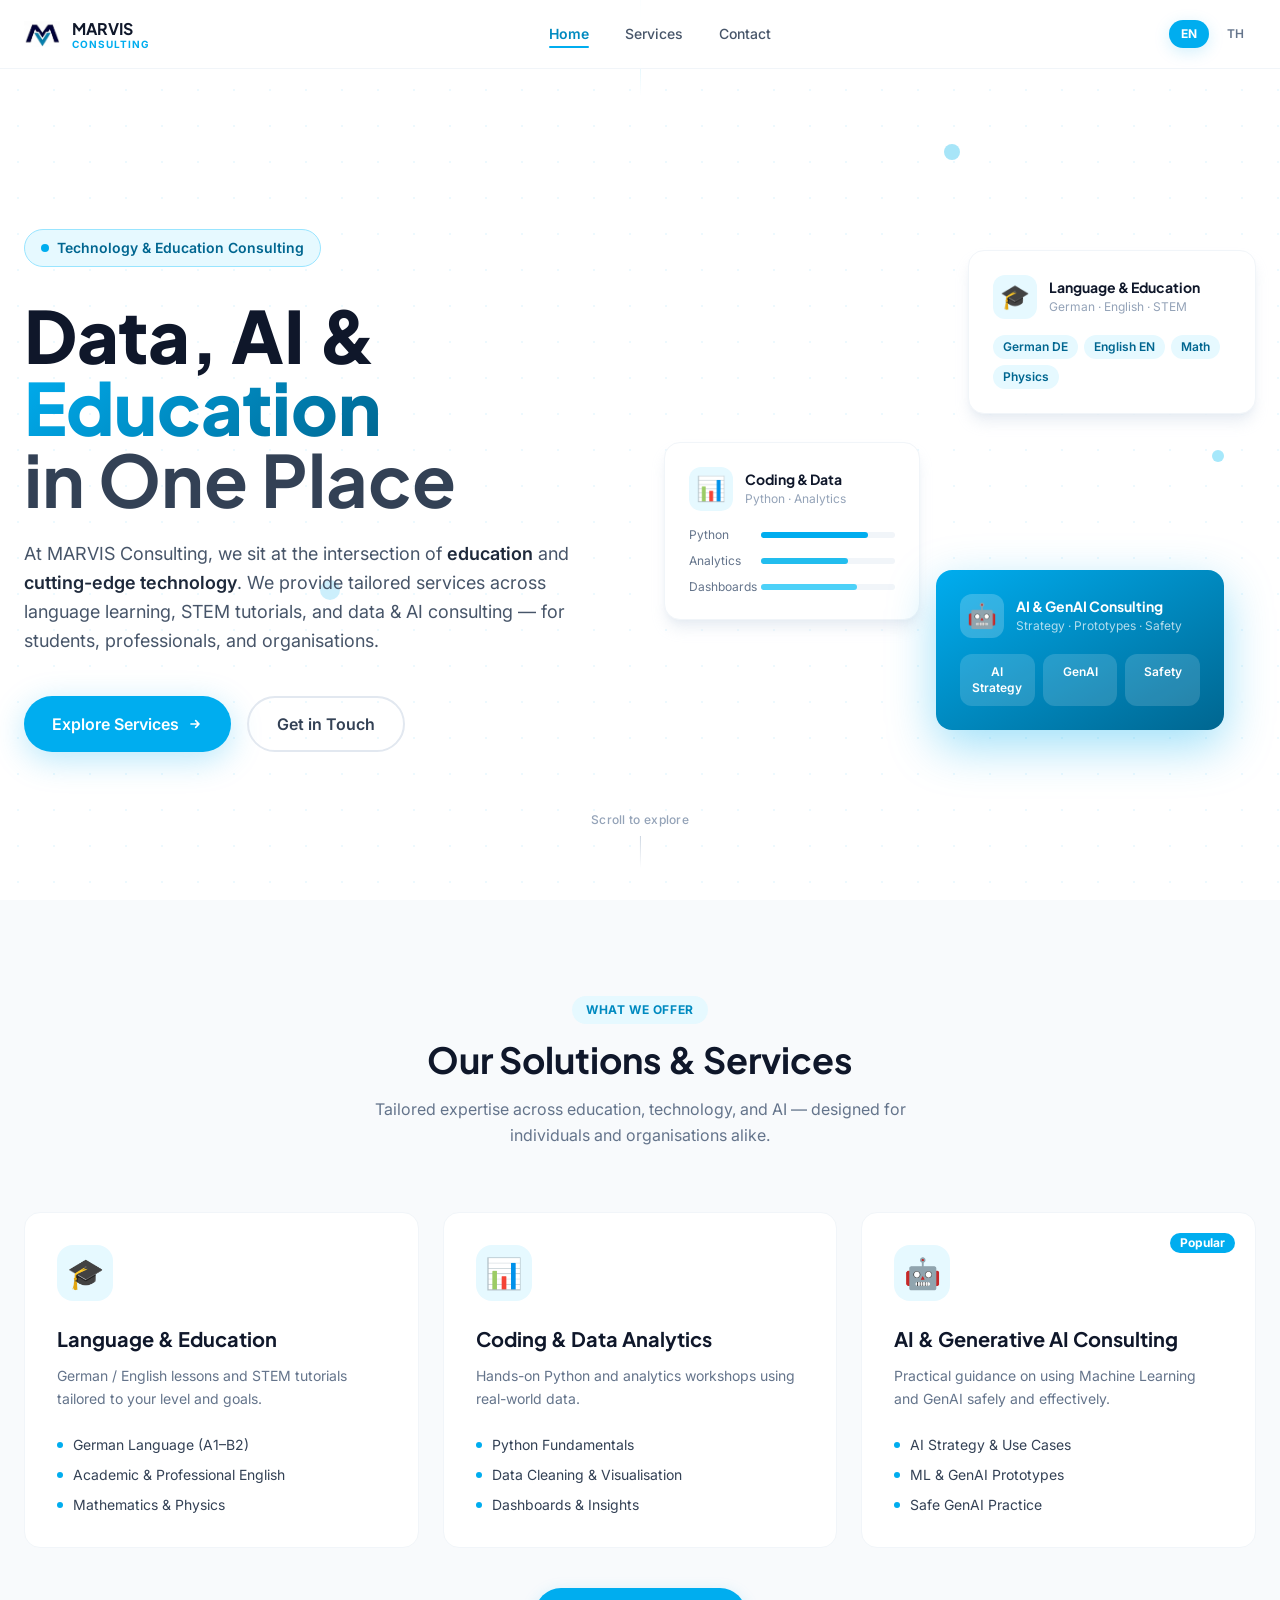
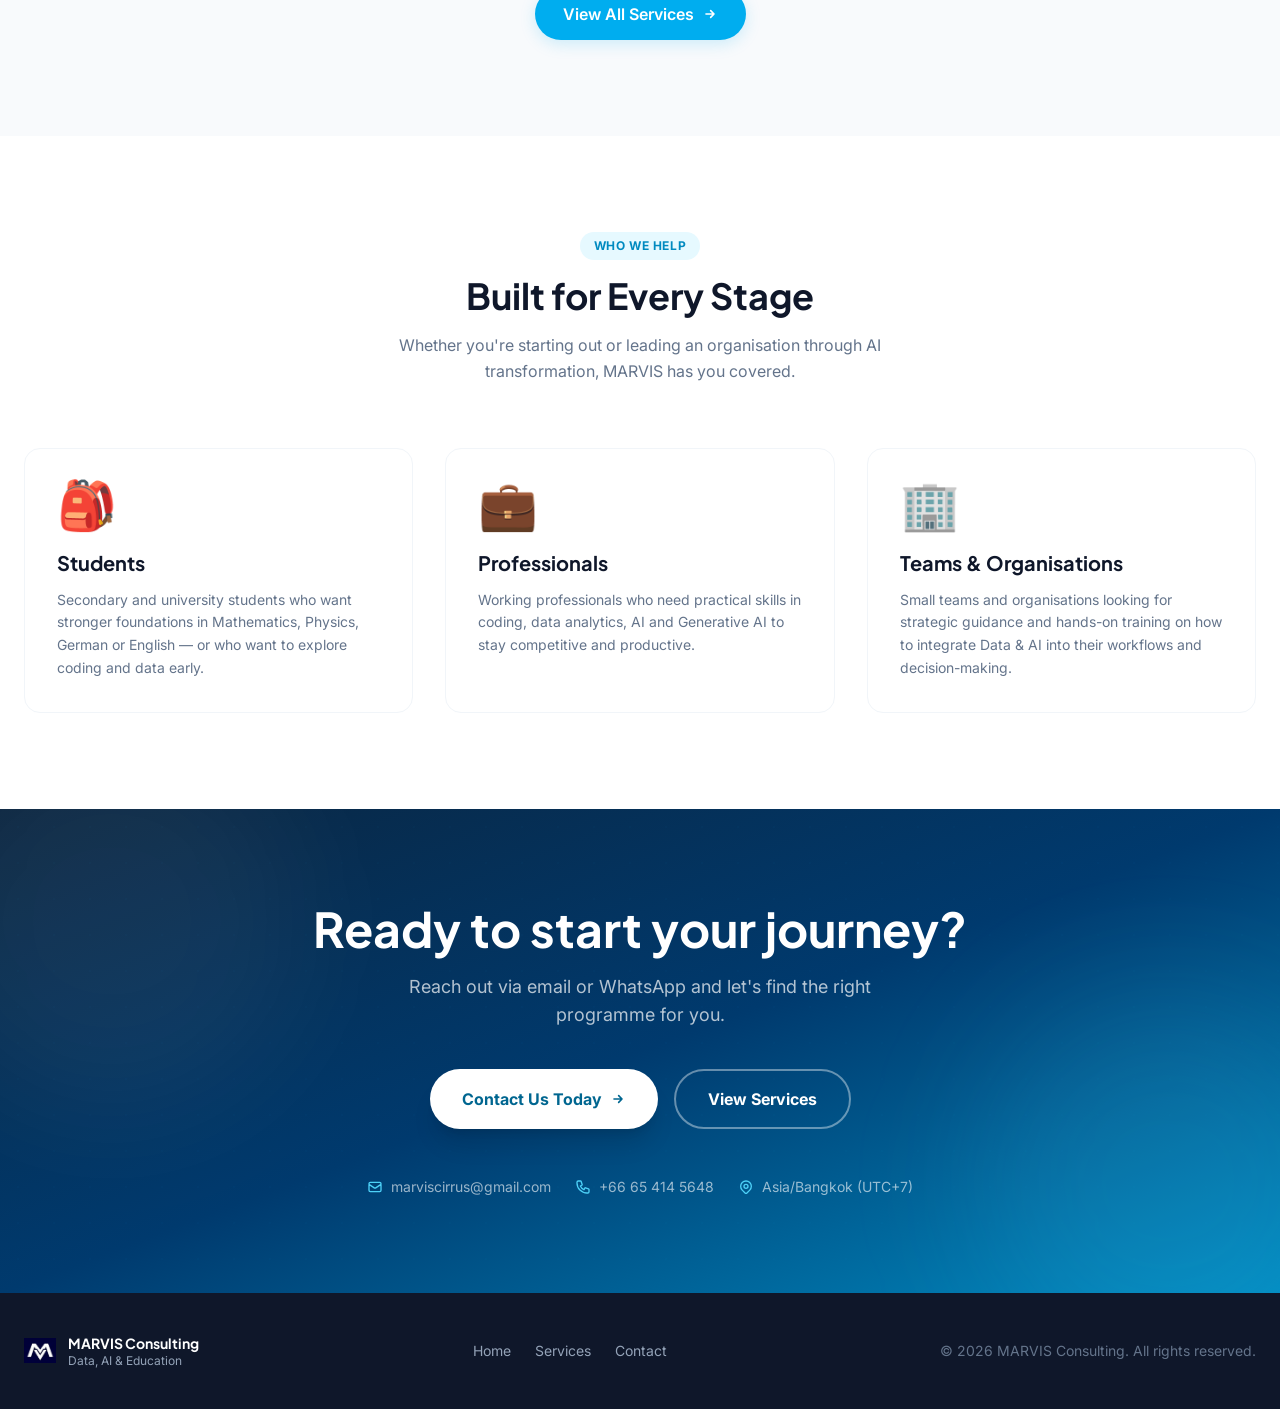
==== index.html @ 59d39437 "Initial commit: MARVIS Consulting static site Deployable site content moved here from the marvis/ mo" ====
<!DOCTYPE html>
<html lang="en" class="scroll-smooth">
<head>
  <meta charset="UTF-8" />
  <meta name="viewport" content="width=device-width, initial-scale=1.0" />
  <title>MARVIS Consulting – Data &amp; AI Technology, Education &amp; Language Services</title>
  <meta name="description" content="MARVIS Consulting provides data analytics, AI consulting, language learning (German &amp; English), and STEM tutorials in mathematics and physics." />
  <link rel="preconnect" href="https://fonts.googleapis.com" />
  <link rel="preconnect" href="https://fonts.gstatic.com" crossorigin />
  <link href="https://fonts.googleapis.com/css2?family=Inter:wght@300;400;500;600;700&family=Plus+Jakarta+Sans:wght@600;700;800&display=swap" rel="stylesheet" />
  <link rel="stylesheet" href="assets/css/tailwind.css" />
</head>
<body class="bg-white text-slate-900 font-sans antialiased">

  <!-- ============================================================
       NAVBAR
  ============================================================ -->
  <header id="navbar" class="fixed top-0 left-0 right-0 z-50 bg-white/90 backdrop-blur-md border-b border-slate-100 transition-shadow duration-300">
    <nav class="max-w-7xl mx-auto px-6 py-4 flex items-center justify-between gap-6">

      <!-- Brand -->
      <a href="index.html" class="flex items-center gap-3 shrink-0">
        <img src="assets/img/mv-logo.png" alt="MARVIS Logo" class="h-9 w-9 object-contain" />
        <div>
          <div class="font-display font-bold text-slate-900 leading-tight">MARVIS</div>
          <div class="text-[10px] font-bold text-capri-500 uppercase tracking-widest leading-none">Consulting</div>
        </div>
      </a>

      <!-- Nav links -->
      <div class="hidden md:flex items-center gap-1">
        <a href="index.html" class="relative px-4 py-2 text-sm font-semibold text-capri-600 group">
          Home
          <span class="absolute bottom-1 left-4 right-4 h-0.5 bg-capri-500 rounded-full"></span>
        </a>
        <a href="services.html" class="relative px-4 py-2 text-sm font-medium text-slate-600 hover:text-capri-600 transition-colors group">
          Services
          <span class="absolute bottom-1 left-4 right-4 h-0.5 bg-capri-500 rounded-full scale-x-0 group-hover:scale-x-100 transition-transform origin-left duration-200"></span>
        </a>
        <a href="contact.html" class="relative px-4 py-2 text-sm font-medium text-slate-600 hover:text-capri-600 transition-colors group">
          Contact
          <span class="absolute bottom-1 left-4 right-4 h-0.5 bg-capri-500 rounded-full scale-x-0 group-hover:scale-x-100 transition-transform origin-left duration-200"></span>
        </a>
      </div>

      <!-- Language switch -->
      <div class="flex items-center gap-1.5 shrink-0">
        <a href="index.html" class="px-3 py-1.5 rounded-full text-xs font-bold bg-capri-500 text-white shadow-capri-sm">EN</a>
        <a href="th/index.html" class="px-3 py-1.5 rounded-full text-xs font-semibold text-slate-500 hover:bg-slate-100 transition-colors">TH</a>
      </div>
    </nav>
  </header>

  <main>
    <!-- ============================================================
         HERO
    ============================================================ -->
    <section class="relative min-h-screen flex items-center overflow-hidden bg-white pt-20">

      <!-- Background decorations -->
      <div class="absolute inset-0 pointer-events-none overflow-hidden">
        <div class="absolute -top-40 -right-40 w-[700px] h-[700px] bg-capri-500/8 rounded-full blur-3xl"></div>
        <div class="absolute -bottom-40 -left-20 w-[500px] h-[500px] bg-capri-400/6 rounded-full blur-3xl"></div>
        <div class="absolute inset-0 dot-grid opacity-70"></div>
        <!-- Floating dots -->
        <div class="absolute top-36 right-1/4 w-4 h-4 bg-capri-400/40 rounded-full animate-float"></div>
        <div class="absolute top-1/2 right-14 w-3 h-3 bg-capri-300/50 rounded-full animate-float-delayed"></div>
        <div class="absolute bottom-1/3 left-1/4 w-5 h-5 bg-capri-500/20 rounded-full animate-float-slow"></div>
        <div class="absolute top-0 left-1/2 w-px h-24 bg-gradient-to-b from-capri-400/40 to-transparent"></div>
      </div>

      <div class="relative max-w-7xl mx-auto px-6 py-16 lg:py-24 grid lg:grid-cols-2 gap-12 lg:gap-16 items-center w-full">

        <!-- Left: text -->
        <div class="max-w-xl">
          <div class="inline-flex items-center gap-2 px-4 py-2 rounded-full bg-capri-50 border border-capri-200 text-capri-700 text-sm font-semibold mb-8">
            <span class="w-2 h-2 rounded-full bg-capri-500 animate-pulse"></span>
            Technology &amp; Education Consulting
          </div>

          <h1 class="font-display text-5xl lg:text-6xl xl:text-7xl font-extrabold text-slate-900 leading-[1.05] mb-6">
            Data, AI &amp;<br />
            <span class="text-gradient-capri">Education</span><br />
            <span class="font-bold text-slate-700">in One Place</span>
          </h1>

          <p class="text-slate-600 text-lg leading-relaxed mb-10">
            At MARVIS Consulting, we sit at the intersection of
            <strong class="text-slate-800 font-semibold">education</strong> and
            <strong class="text-slate-800 font-semibold">cutting-edge technology</strong>.
            We provide tailored services across language learning, STEM tutorials,
            and data &amp; AI consulting — for students, professionals, and organisations.
          </p>

          <div class="flex flex-wrap gap-4">
            <a href="services.html"
               class="inline-flex items-center gap-2 px-7 py-3.5 bg-capri-500 hover:bg-capri-600 text-white font-semibold rounded-full shadow-capri hover:shadow-capri-lg transition-all duration-300 hover:-translate-y-0.5">
              Explore Services
              <svg class="w-4 h-4" fill="none" stroke="currentColor" viewBox="0 0 24 24">
                <path stroke-linecap="round" stroke-linejoin="round" stroke-width="2.5" d="M13 7l5 5m0 0l-5 5m5-5H6"/>
              </svg>
            </a>
            <a href="contact.html"
               class="inline-flex items-center gap-2 px-7 py-3.5 border-2 border-slate-200 hover:border-capri-400 text-slate-700 hover:text-capri-600 font-semibold rounded-full transition-all duration-300 hover:-translate-y-0.5">
              Get in Touch
            </a>
          </div>
        </div>

        <!-- Right: floating service cards -->
        <div class="hidden lg:block relative h-[480px]">

          <!-- Card 1: Language & Education -->
          <div class="absolute top-0 right-0 w-72 bg-white rounded-2xl border border-slate-100 shadow-lg shadow-slate-200/80 p-6 animate-float">
            <div class="flex items-center gap-3 mb-4">
              <div class="w-11 h-11 rounded-xl bg-capri-50 flex items-center justify-center text-2xl shrink-0">🎓</div>
              <div>
                <p class="font-display font-bold text-slate-900 text-sm leading-tight">Language &amp; Education</p>
                <p class="text-slate-400 text-xs mt-0.5">German · English · STEM</p>
              </div>
            </div>
            <div class="flex flex-wrap gap-1.5">
              <span class="px-2.5 py-1 bg-capri-50 text-capri-700 text-xs font-semibold rounded-full">German DE</span>
              <span class="px-2.5 py-1 bg-capri-50 text-capri-700 text-xs font-semibold rounded-full">English EN</span>
              <span class="px-2.5 py-1 bg-capri-50 text-capri-700 text-xs font-semibold rounded-full">Math</span>
              <span class="px-2.5 py-1 bg-capri-50 text-capri-700 text-xs font-semibold rounded-full">Physics</span>
            </div>
          </div>

          <!-- Card 2: Data Analytics -->
          <div class="absolute top-[40%] -left-2 w-64 bg-white rounded-2xl border border-slate-100 shadow-lg shadow-slate-200/80 p-6 animate-float-delayed">
            <div class="flex items-center gap-3 mb-4">
              <div class="w-11 h-11 rounded-xl bg-capri-50 flex items-center justify-center text-2xl shrink-0">📊</div>
              <div>
                <p class="font-display font-bold text-slate-900 text-sm leading-tight">Coding &amp; Data</p>
                <p class="text-slate-400 text-xs mt-0.5">Python · Analytics</p>
              </div>
            </div>
            <div class="space-y-2.5">
              <div class="flex items-center gap-2">
                <span class="text-xs text-slate-500 w-16 shrink-0">Python</span>
                <div class="flex-1 bg-slate-100 rounded-full h-1.5">
                  <div class="bg-capri-500 h-1.5 rounded-full" style="width:80%"></div>
                </div>
              </div>
              <div class="flex items-center gap-2">
                <span class="text-xs text-slate-500 w-16 shrink-0">Analytics</span>
                <div class="flex-1 bg-slate-100 rounded-full h-1.5">
                  <div class="bg-capri-400 h-1.5 rounded-full" style="width:65%"></div>
                </div>
              </div>
              <div class="flex items-center gap-2">
                <span class="text-xs text-slate-500 w-16 shrink-0">Dashboards</span>
                <div class="flex-1 bg-slate-100 rounded-full h-1.5">
                  <div class="bg-capri-300 h-1.5 rounded-full" style="width:72%"></div>
                </div>
              </div>
            </div>
          </div>

          <!-- Card 3: AI Consulting (highlighted) -->
          <div class="absolute bottom-0 right-8 w-72 bg-gradient-to-br from-capri-500 to-capri-700 rounded-2xl shadow-capri-lg p-6 animate-float-slow">
            <div class="flex items-center gap-3 mb-4">
              <div class="w-11 h-11 rounded-xl bg-white/20 flex items-center justify-center text-2xl shrink-0">🤖</div>
              <div>
                <p class="font-display font-bold text-white text-sm leading-tight">AI &amp; GenAI Consulting</p>
                <p class="text-white/70 text-xs mt-0.5">Strategy · Prototypes · Safety</p>
              </div>
            </div>
            <div class="flex gap-2">
              <div class="flex-1 bg-white/15 rounded-xl p-2.5 text-center">
                <p class="text-white text-xs font-semibold">AI Strategy</p>
              </div>
              <div class="flex-1 bg-white/15 rounded-xl p-2.5 text-center">
                <p class="text-white text-xs font-semibold">GenAI</p>
              </div>
              <div class="flex-1 bg-white/15 rounded-xl p-2.5 text-center">
                <p class="text-white text-xs font-semibold">Safety</p>
              </div>
            </div>
          </div>
        </div>
      </div>

      <!-- Scroll indicator -->
      <div class="absolute bottom-8 left-1/2 -translate-x-1/2 flex flex-col items-center gap-2">
        <span class="text-slate-400 text-xs font-medium tracking-wide">Scroll to explore</span>
        <div class="w-px h-8 bg-gradient-to-b from-slate-300 to-transparent"></div>
      </div>
    </section>

    <!-- ============================================================
         SERVICES
    ============================================================ -->
    <section class="py-24 bg-slate-50" id="services">
      <div class="max-w-7xl mx-auto px-6">

        <div class="text-center mb-16 reveal">
          <span class="inline-block px-3.5 py-1.5 bg-capri-50 text-capri-600 text-xs font-bold uppercase tracking-wider rounded-full mb-4">What We Offer</span>
          <h2 class="font-display text-4xl font-bold text-slate-900 mb-4">Our Solutions &amp; Services</h2>
          <p class="text-slate-500 max-w-xl mx-auto leading-relaxed">Tailored expertise across education, technology, and AI — designed for individuals and organisations alike.</p>
        </div>

        <!-- Cards -->
        <div class="grid md:grid-cols-3 gap-6 solutions-cards">

          <article class="solution-card group bg-white rounded-2xl border border-slate-100 p-8 hover:border-capri-200 hover:shadow-xl hover:shadow-capri-500/8 transition-all duration-300 hover:-translate-y-1 reveal">
            <div class="w-14 h-14 rounded-2xl bg-capri-50 group-hover:bg-capri-100 flex items-center justify-center text-3xl mb-6 transition-colors">🎓</div>
            <h3 class="font-display font-bold text-xl text-slate-900 mb-3">Language &amp; Education</h3>
            <p class="text-slate-500 text-sm leading-relaxed mb-6">German / English lessons and STEM tutorials tailored to your level and goals.</p>
            <ul class="space-y-2.5">
              <li class="flex items-center gap-2.5 text-sm text-slate-700">
                <span class="w-1.5 h-1.5 rounded-full bg-capri-500 shrink-0"></span>German Language (A1–B2)
              </li>
              <li class="flex items-center gap-2.5 text-sm text-slate-700">
                <span class="w-1.5 h-1.5 rounded-full bg-capri-500 shrink-0"></span>Academic &amp; Professional English
              </li>
              <li class="flex items-center gap-2.5 text-sm text-slate-700">
                <span class="w-1.5 h-1.5 rounded-full bg-capri-500 shrink-0"></span>Mathematics &amp; Physics
              </li>
            </ul>
          </article>

          <article class="solution-card group bg-white rounded-2xl border border-slate-100 p-8 hover:border-capri-200 hover:shadow-xl hover:shadow-capri-500/8 transition-all duration-300 hover:-translate-y-1 reveal reveal-delay-1">
            <div class="w-14 h-14 rounded-2xl bg-capri-50 group-hover:bg-capri-100 flex items-center justify-center text-3xl mb-6 transition-colors">📊</div>
            <h3 class="font-display font-bold text-xl text-slate-900 mb-3">Coding &amp; Data Analytics</h3>
            <p class="text-slate-500 text-sm leading-relaxed mb-6">Hands-on Python and analytics workshops using real-world data.</p>
            <ul class="space-y-2.5">
              <li class="flex items-center gap-2.5 text-sm text-slate-700">
                <span class="w-1.5 h-1.5 rounded-full bg-capri-500 shrink-0"></span>Python Fundamentals
              </li>
              <li class="flex items-center gap-2.5 text-sm text-slate-700">
                <span class="w-1.5 h-1.5 rounded-full bg-capri-500 shrink-0"></span>Data Cleaning &amp; Visualisation
              </li>
              <li class="flex items-center gap-2.5 text-sm text-slate-700">
                <span class="w-1.5 h-1.5 rounded-full bg-capri-500 shrink-0"></span>Dashboards &amp; Insights
              </li>
            </ul>
          </article>

          <article class="solution-card group relative bg-white rounded-2xl border border-slate-100 p-8 hover:border-capri-200 hover:shadow-xl hover:shadow-capri-500/8 transition-all duration-300 hover:-translate-y-1 reveal reveal-delay-2">
            <span class="absolute top-5 right-5 px-2.5 py-0.5 bg-capri-500 text-white text-xs font-bold rounded-full">Popular</span>
            <div class="w-14 h-14 rounded-2xl bg-capri-50 group-hover:bg-capri-100 flex items-center justify-center text-3xl mb-6 transition-colors">🤖</div>
            <h3 class="font-display font-bold text-xl text-slate-900 mb-3">AI &amp; Generative AI Consulting</h3>
            <p class="text-slate-500 text-sm leading-relaxed mb-6">Practical guidance on using Machine Learning and GenAI safely and effectively.</p>
            <ul class="space-y-2.5">
              <li class="flex items-center gap-2.5 text-sm text-slate-700">
                <span class="w-1.5 h-1.5 rounded-full bg-capri-500 shrink-0"></span>AI Strategy &amp; Use Cases
              </li>
              <li class="flex items-center gap-2.5 text-sm text-slate-700">
                <span class="w-1.5 h-1.5 rounded-full bg-capri-500 shrink-0"></span>ML &amp; GenAI Prototypes
              </li>
              <li class="flex items-center gap-2.5 text-sm text-slate-700">
                <span class="w-1.5 h-1.5 rounded-full bg-capri-500 shrink-0"></span>Safe GenAI Practice
              </li>
            </ul>
          </article>
        </div>

        <div class="text-center mt-10 reveal">
          <a href="services.html"
             class="inline-flex items-center gap-2 px-7 py-3.5 bg-capri-500 hover:bg-capri-600 text-white font-semibold rounded-full shadow-capri-sm hover:shadow-capri transition-all duration-300 hover:-translate-y-0.5">
            View All Services
            <svg class="w-4 h-4" fill="none" stroke="currentColor" viewBox="0 0 24 24">
              <path stroke-linecap="round" stroke-linejoin="round" stroke-width="2.5" d="M13 7l5 5m0 0l-5 5m5-5H6"/>
            </svg>
          </a>
        </div>
      </div>
    </section>

    <!-- ============================================================
         WHO WE HELP
    ============================================================ -->
    <section class="py-24 bg-white">
      <div class="max-w-7xl mx-auto px-6">

        <div class="text-center mb-16 reveal">
          <span class="inline-block px-3.5 py-1.5 bg-capri-50 text-capri-600 text-xs font-bold uppercase tracking-wider rounded-full mb-4">Who We Help</span>
          <h2 class="font-display text-4xl font-bold text-slate-900 mb-4">Built for Every Stage</h2>
          <p class="text-slate-500 max-w-xl mx-auto leading-relaxed">Whether you're starting out or leading an organisation through AI transformation, MARVIS has you covered.</p>
        </div>

        <div class="grid md:grid-cols-3 gap-8">

          <article class="relative bg-white border border-slate-100 rounded-2xl p-8 overflow-hidden hover:shadow-lg hover:shadow-slate-200/60 transition-all duration-300 hover:-translate-y-1 group reveal">
            <div class="absolute top-0 left-0 right-0 h-1 bg-gradient-to-r from-capri-400 to-capri-600 opacity-0 group-hover:opacity-100 transition-opacity duration-300 rounded-t-2xl"></div>
            <div class="text-5xl mb-5">🎒</div>
            <h3 class="font-display font-bold text-xl text-slate-900 mb-3">Students</h3>
            <p class="text-slate-500 text-sm leading-relaxed">Secondary and university students who want stronger foundations in Mathematics, Physics, German or English — or who want to explore coding and data early.</p>
          </article>

          <article class="relative bg-white border border-slate-100 rounded-2xl p-8 overflow-hidden hover:shadow-lg hover:shadow-slate-200/60 transition-all duration-300 hover:-translate-y-1 group reveal reveal-delay-1">
            <div class="absolute top-0 left-0 right-0 h-1 bg-gradient-to-r from-capri-400 to-capri-600 opacity-0 group-hover:opacity-100 transition-opacity duration-300 rounded-t-2xl"></div>
            <div class="text-5xl mb-5">💼</div>
            <h3 class="font-display font-bold text-xl text-slate-900 mb-3">Professionals</h3>
            <p class="text-slate-500 text-sm leading-relaxed">Working professionals who need practical skills in coding, data analytics, AI and Generative AI to stay competitive and productive.</p>
          </article>

          <article class="relative bg-white border border-slate-100 rounded-2xl p-8 overflow-hidden hover:shadow-lg hover:shadow-slate-200/60 transition-all duration-300 hover:-translate-y-1 group reveal reveal-delay-2">
            <div class="absolute top-0 left-0 right-0 h-1 bg-gradient-to-r from-capri-400 to-capri-600 opacity-0 group-hover:opacity-100 transition-opacity duration-300 rounded-t-2xl"></div>
            <div class="text-5xl mb-5">🏢</div>
            <h3 class="font-display font-bold text-xl text-slate-900 mb-3">Teams &amp; Organisations</h3>
            <p class="text-slate-500 text-sm leading-relaxed">Small teams and organisations looking for strategic guidance and hands-on training on how to integrate Data &amp; AI into their workflows and decision-making.</p>
          </article>
        </div>
      </div>
    </section>

    <!-- ============================================================
         CTA
    ============================================================ -->
    <section class="py-24 relative overflow-hidden bg-gradient-to-br from-[#0a2540] via-[#003a6e] to-capri-600">
      <div class="absolute inset-0 pointer-events-none overflow-hidden">
        <div class="absolute -top-20 -left-20 w-96 h-96 bg-white/5 rounded-full blur-3xl"></div>
        <div class="absolute -bottom-20 -right-20 w-96 h-96 bg-capri-300/10 rounded-full blur-3xl"></div>
        <div class="absolute inset-0 dot-grid opacity-20"></div>
      </div>

      <div class="relative max-w-4xl mx-auto px-6 text-center text-white reveal">
        <h2 class="font-display text-4xl lg:text-5xl font-bold mb-5">Ready to start your journey?</h2>
        <p class="text-white/70 text-lg mb-10 max-w-lg mx-auto">Reach out via email or WhatsApp and let's find the right programme for you.</p>

        <div class="flex flex-wrap gap-4 justify-center mb-12">
          <a href="contact.html"
             class="inline-flex items-center gap-2 px-8 py-4 bg-white text-capri-700 font-bold rounded-full hover:bg-capri-50 transition-all duration-300 shadow-xl hover:-translate-y-0.5">
            Contact Us Today
            <svg class="w-4 h-4" fill="none" stroke="currentColor" viewBox="0 0 24 24">
              <path stroke-linecap="round" stroke-linejoin="round" stroke-width="2.5" d="M13 7l5 5m0 0l-5 5m5-5H6"/>
            </svg>
          </a>
          <a href="services.html"
             class="inline-flex items-center gap-2 px-8 py-4 border-2 border-white/40 hover:border-white text-white font-bold rounded-full hover:bg-white/10 transition-all duration-300 hover:-translate-y-0.5">
            View Services
          </a>
        </div>

        <!-- Contact details -->
        <div class="flex flex-wrap gap-6 justify-center text-white/60 text-sm">
          <a href="mailto:marviscirrus@gmail.com" class="flex items-center gap-2 hover:text-white transition-colors">
            <svg class="w-4 h-4 text-capri-300 shrink-0" fill="none" stroke="currentColor" viewBox="0 0 24 24">
              <path stroke-linecap="round" stroke-linejoin="round" stroke-width="2" d="M3 8l7.89 5.26a2 2 0 002.22 0L21 8M5 19h14a2 2 0 002-2V7a2 2 0 00-2-2H5a2 2 0 00-2 2v10a2 2 0 002 2z"/>
            </svg>
            marviscirrus@gmail.com
          </a>
          <a href="https://wa.me/66654145648" target="_blank" rel="noopener" class="flex items-center gap-2 hover:text-white transition-colors">
            <svg class="w-4 h-4 text-capri-300 shrink-0" fill="none" stroke="currentColor" viewBox="0 0 24 24">
              <path stroke-linecap="round" stroke-linejoin="round" stroke-width="2" d="M3 5a2 2 0 012-2h3.28a1 1 0 01.948.684l1.498 4.493a1 1 0 01-.502 1.21l-2.257 1.13a11.042 11.042 0 005.516 5.516l1.13-2.257a1 1 0 011.21-.502l4.493 1.498a1 1 0 01.684.948V19a2 2 0 01-2 2h-1C9.716 21 3 14.284 3 6V5z"/>
            </svg>
            +66 65 414 5648
          </a>
          <div class="flex items-center gap-2">
            <svg class="w-4 h-4 text-capri-300 shrink-0" fill="none" stroke="currentColor" viewBox="0 0 24 24">
              <path stroke-linecap="round" stroke-linejoin="round" stroke-width="2" d="M17.657 16.657L13.414 20.9a1.998 1.998 0 01-2.827 0l-4.244-4.243a8 8 0 1111.314 0z"/>
              <path stroke-linecap="round" stroke-linejoin="round" stroke-width="2" d="M15 11a3 3 0 11-6 0 3 3 0 016 0z"/>
            </svg>
            Asia/Bangkok (UTC+7)
          </div>
        </div>
      </div>
    </section>
  </main>

  <!-- ============================================================
       FOOTER
  ============================================================ -->
  <footer class="bg-slate-900 py-10">
    <div class="max-w-7xl mx-auto px-6 flex flex-col md:flex-row items-center justify-between gap-6">
      <div class="flex items-center gap-3">
        <img src="assets/img/mv-logo-neg.png" alt="MARVIS Logo" class="h-8 w-8 object-contain" />
        <div>
          <div class="font-display font-bold text-white text-sm">MARVIS Consulting</div>
          <div class="text-slate-400 text-xs">Data, AI &amp; Education</div>
        </div>
      </div>
      <div class="flex items-center gap-6 text-sm text-slate-400">
        <a href="index.html" class="hover:text-white transition-colors">Home</a>
        <a href="services.html" class="hover:text-white transition-colors">Services</a>
        <a href="contact.html" class="hover:text-white transition-colors">Contact</a>
      </div>
      <p class="text-slate-500 text-sm">&copy; <span id="year"></span> MARVIS Consulting. All rights reserved.</p>
    </div>
  </footer>

  <script src="assets/js/main.js"></script>
</body>
</html>
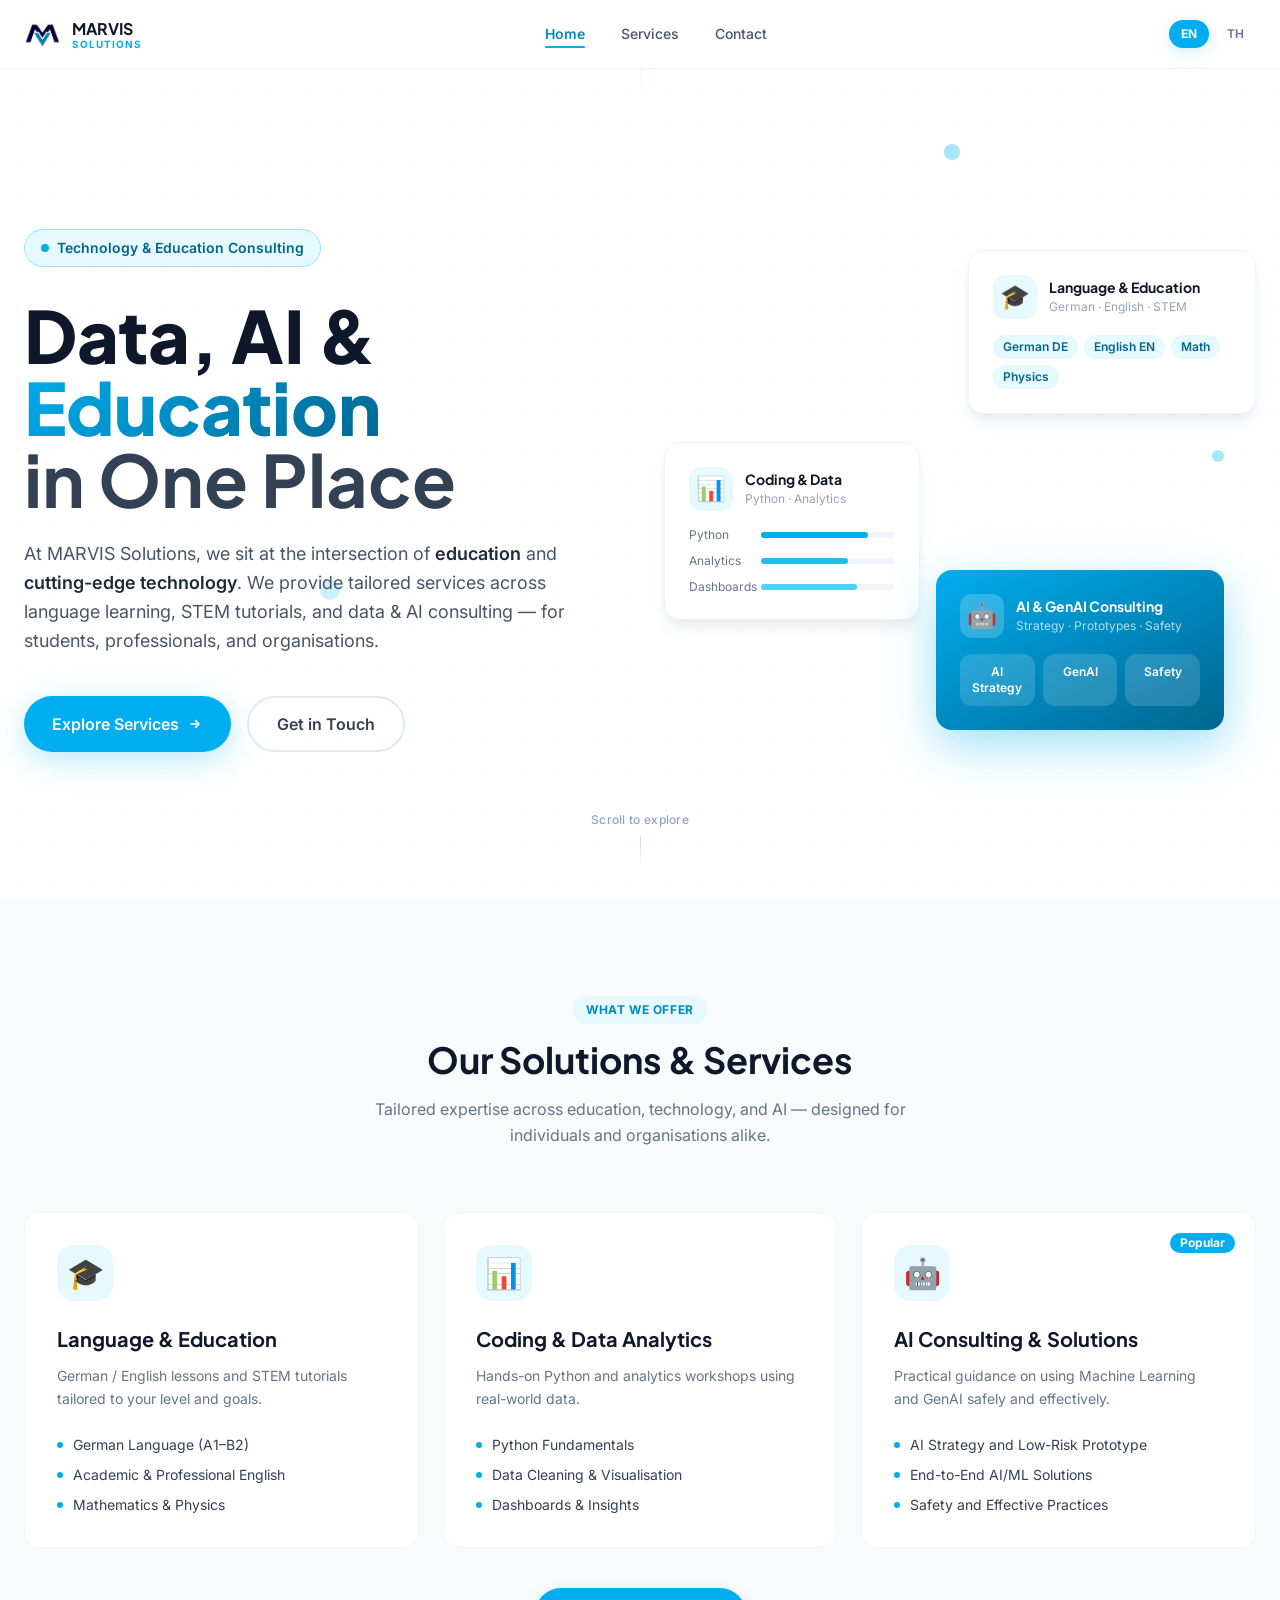
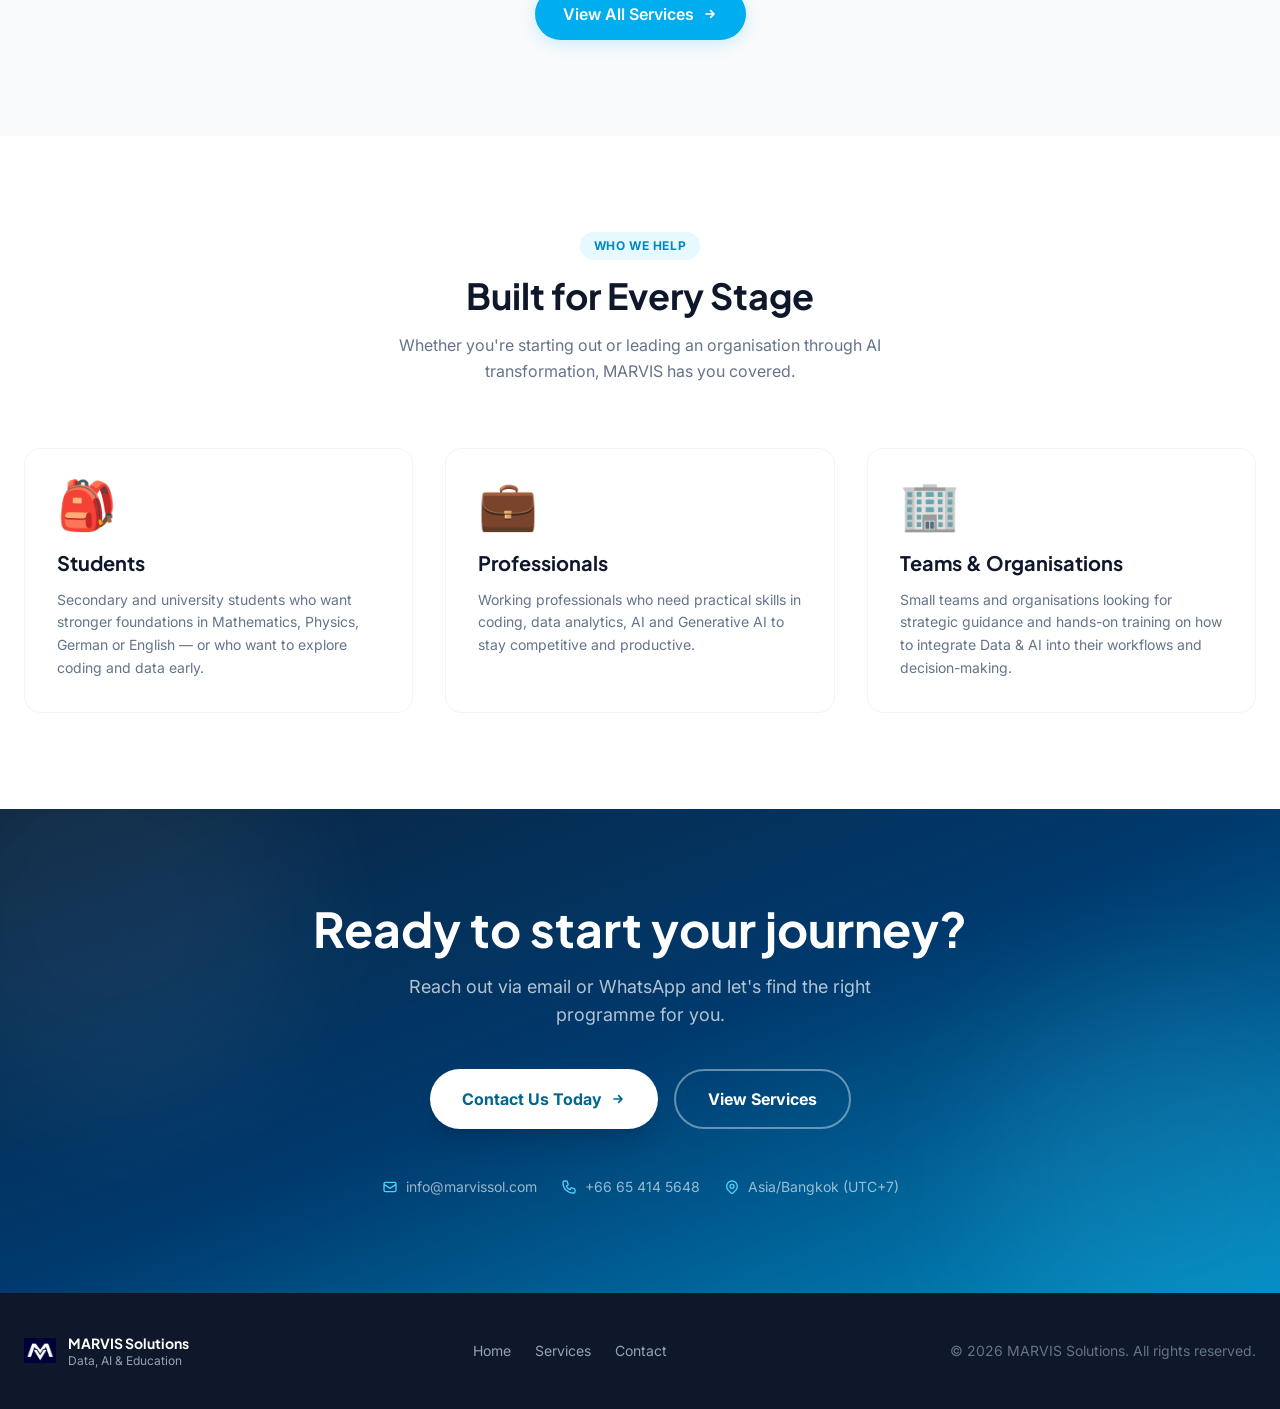
==== commit 744efa56: "Rebrand to MARVIS Solutions; update contact email and AI services card - Rename brand/theme "MARVIS " ====
--- a/index.html
+++ b/index.html
@@ -3,8 +3,8 @@
 <head>
   <meta charset="UTF-8" />
   <meta name="viewport" content="width=device-width, initial-scale=1.0" />
-  <title>MARVIS Consulting – Data &amp; AI Technology, Education &amp; Language Services</title>
-  <meta name="description" content="MARVIS Consulting provides data analytics, AI consulting, language learning (German &amp; English), and STEM tutorials in mathematics and physics." />
+  <title>MARVIS Solutions – Data &amp; AI Technology, Education &amp; Language Services</title>
+  <meta name="description" content="MARVIS Solutions provides data analytics, AI consulting, language learning (German &amp; English), and STEM tutorials in mathematics and physics." />
   <link rel="preconnect" href="https://fonts.googleapis.com" />
   <link rel="preconnect" href="https://fonts.gstatic.com" crossorigin />
   <link href="https://fonts.googleapis.com/css2?family=Inter:wght@300;400;500;600;700&family=Plus+Jakarta+Sans:wght@600;700;800&display=swap" rel="stylesheet" />
@@ -23,7 +23,7 @@
         <img src="assets/img/mv-logo.png" alt="MARVIS Logo" class="h-9 w-9 object-contain" />
         <div>
           <div class="font-display font-bold text-slate-900 leading-tight">MARVIS</div>
-          <div class="text-[10px] font-bold text-capri-500 uppercase tracking-widest leading-none">Consulting</div>
+          <div class="text-[10px] font-bold text-capri-500 uppercase tracking-widest leading-none">Solutions</div>
         </div>
       </a>
 
@@ -85,7 +85,7 @@
           </h1>
 
           <p class="text-slate-600 text-lg leading-relaxed mb-10">
-            At MARVIS Consulting, we sit at the intersection of
+            At MARVIS Solutions, we sit at the intersection of
             <strong class="text-slate-800 font-semibold">education</strong> and
             <strong class="text-slate-800 font-semibold">cutting-edge technology</strong>.
             We provide tailored services across language learning, STEM tutorials,
@@ -241,17 +241,17 @@
           <article class="solution-card group relative bg-white rounded-2xl border border-slate-100 p-8 hover:border-capri-200 hover:shadow-xl hover:shadow-capri-500/8 transition-all duration-300 hover:-translate-y-1 reveal reveal-delay-2">
             <span class="absolute top-5 right-5 px-2.5 py-0.5 bg-capri-500 text-white text-xs font-bold rounded-full">Popular</span>
             <div class="w-14 h-14 rounded-2xl bg-capri-50 group-hover:bg-capri-100 flex items-center justify-center text-3xl mb-6 transition-colors">🤖</div>
-            <h3 class="font-display font-bold text-xl text-slate-900 mb-3">AI &amp; Generative AI Consulting</h3>
+            <h3 class="font-display font-bold text-xl text-slate-900 mb-3">AI Consulting &amp; Solutions</h3>
             <p class="text-slate-500 text-sm leading-relaxed mb-6">Practical guidance on using Machine Learning and GenAI safely and effectively.</p>
             <ul class="space-y-2.5">
               <li class="flex items-center gap-2.5 text-sm text-slate-700">
-                <span class="w-1.5 h-1.5 rounded-full bg-capri-500 shrink-0"></span>AI Strategy &amp; Use Cases
-              </li>
-              <li class="flex items-center gap-2.5 text-sm text-slate-700">
-                <span class="w-1.5 h-1.5 rounded-full bg-capri-500 shrink-0"></span>ML &amp; GenAI Prototypes
-              </li>
-              <li class="flex items-center gap-2.5 text-sm text-slate-700">
-                <span class="w-1.5 h-1.5 rounded-full bg-capri-500 shrink-0"></span>Safe GenAI Practice
+                <span class="w-1.5 h-1.5 rounded-full bg-capri-500 shrink-0"></span>AI Strategy and Low-Risk Prototype
+              </li>
+              <li class="flex items-center gap-2.5 text-sm text-slate-700">
+                <span class="w-1.5 h-1.5 rounded-full bg-capri-500 shrink-0"></span>End-to-End AI/ML Solutions
+              </li>
+              <li class="flex items-center gap-2.5 text-sm text-slate-700">
+                <span class="w-1.5 h-1.5 rounded-full bg-capri-500 shrink-0"></span>Safety and Effective Practices
               </li>
             </ul>
           </article>
@@ -337,11 +337,11 @@
 
         <!-- Contact details -->
         <div class="flex flex-wrap gap-6 justify-center text-white/60 text-sm">
-          <a href="mailto:marviscirrus@gmail.com" class="flex items-center gap-2 hover:text-white transition-colors">
+          <a href="mailto:info@marvissol.com" class="flex items-center gap-2 hover:text-white transition-colors">
             <svg class="w-4 h-4 text-capri-300 shrink-0" fill="none" stroke="currentColor" viewBox="0 0 24 24">
               <path stroke-linecap="round" stroke-linejoin="round" stroke-width="2" d="M3 8l7.89 5.26a2 2 0 002.22 0L21 8M5 19h14a2 2 0 002-2V7a2 2 0 00-2-2H5a2 2 0 00-2 2v10a2 2 0 002 2z"/>
             </svg>
-            marviscirrus@gmail.com
+            info@marvissol.com
           </a>
           <a href="https://wa.me/66654145648" target="_blank" rel="noopener" class="flex items-center gap-2 hover:text-white transition-colors">
             <svg class="w-4 h-4 text-capri-300 shrink-0" fill="none" stroke="currentColor" viewBox="0 0 24 24">
@@ -369,7 +369,7 @@
       <div class="flex items-center gap-3">
         <img src="assets/img/mv-logo-neg.png" alt="MARVIS Logo" class="h-8 w-8 object-contain" />
         <div>
-          <div class="font-display font-bold text-white text-sm">MARVIS Consulting</div>
+          <div class="font-display font-bold text-white text-sm">MARVIS Solutions</div>
           <div class="text-slate-400 text-xs">Data, AI &amp; Education</div>
         </div>
       </div>
@@ -378,7 +378,7 @@
         <a href="services.html" class="hover:text-white transition-colors">Services</a>
         <a href="contact.html" class="hover:text-white transition-colors">Contact</a>
       </div>
-      <p class="text-slate-500 text-sm">&copy; <span id="year"></span> MARVIS Consulting. All rights reserved.</p>
+      <p class="text-slate-500 text-sm">&copy; <span id="year"></span> MARVIS Solutions. All rights reserved.</p>
     </div>
   </footer>
 
